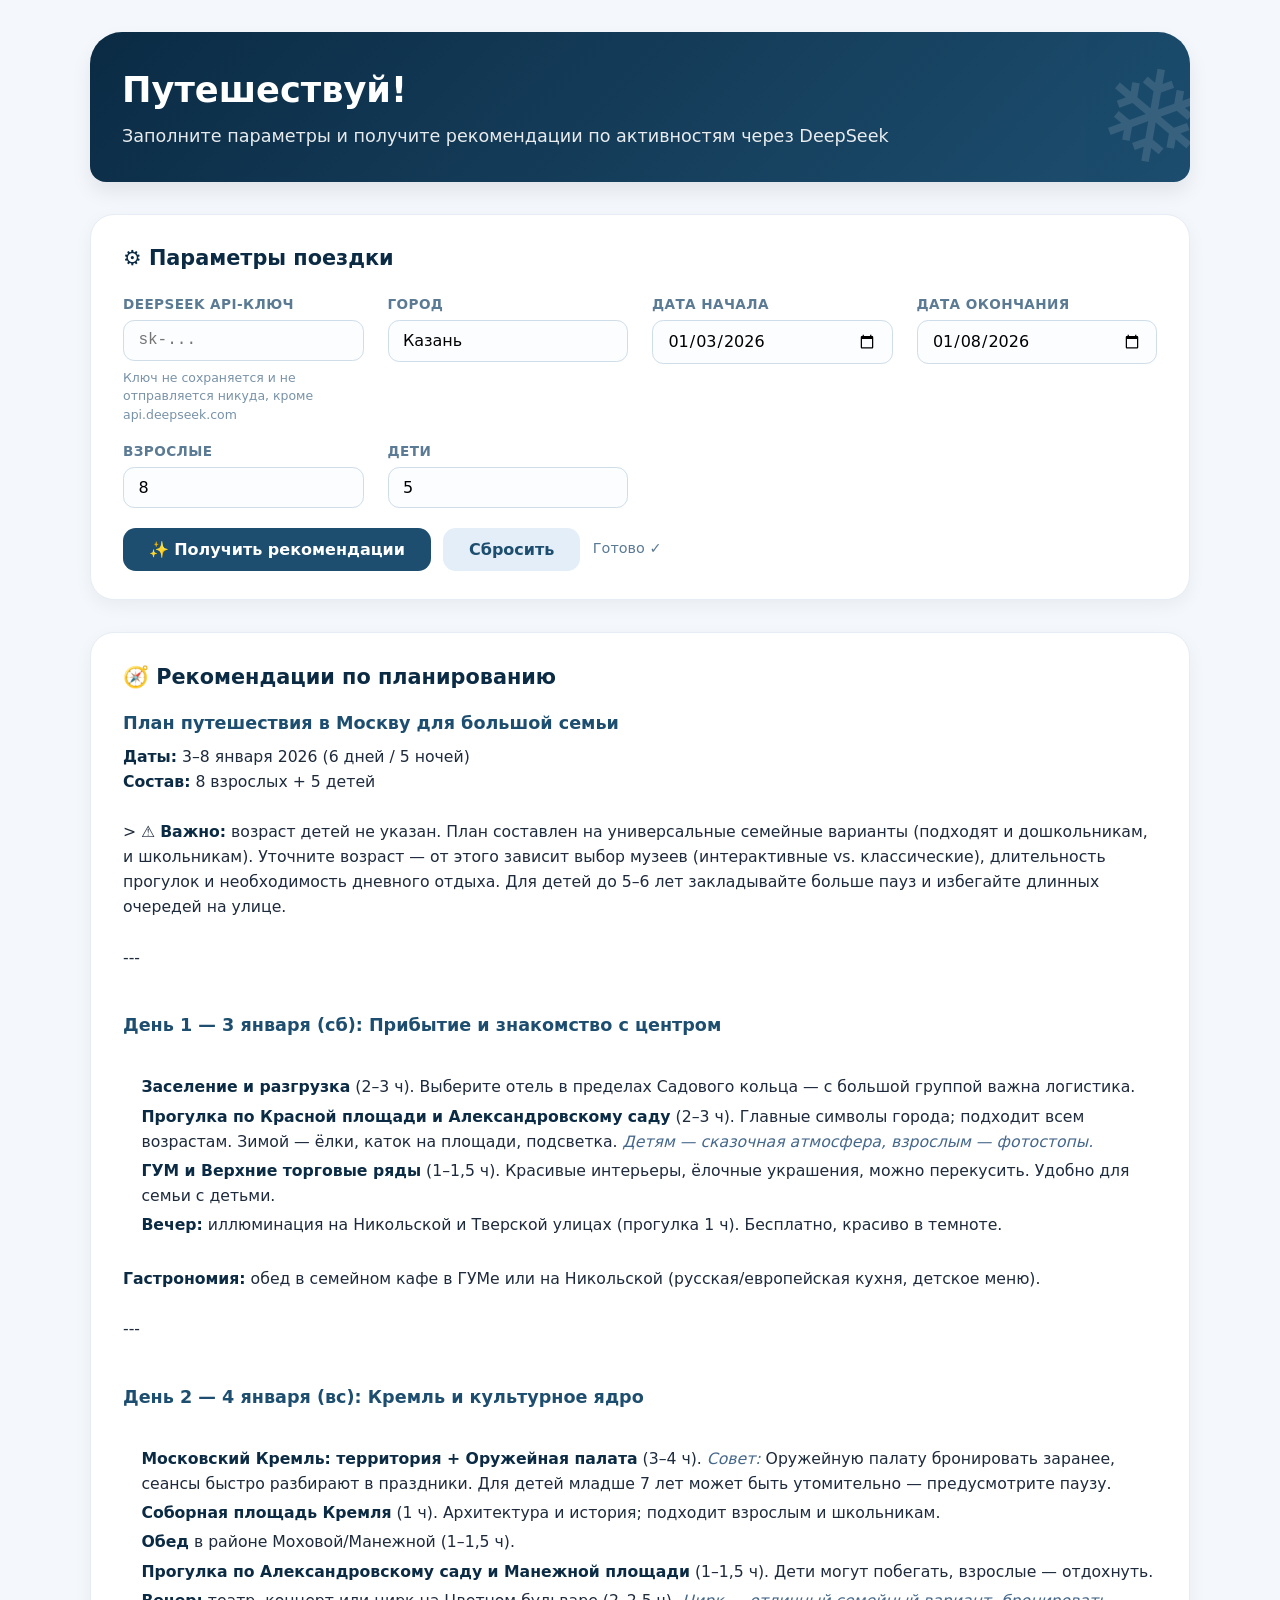
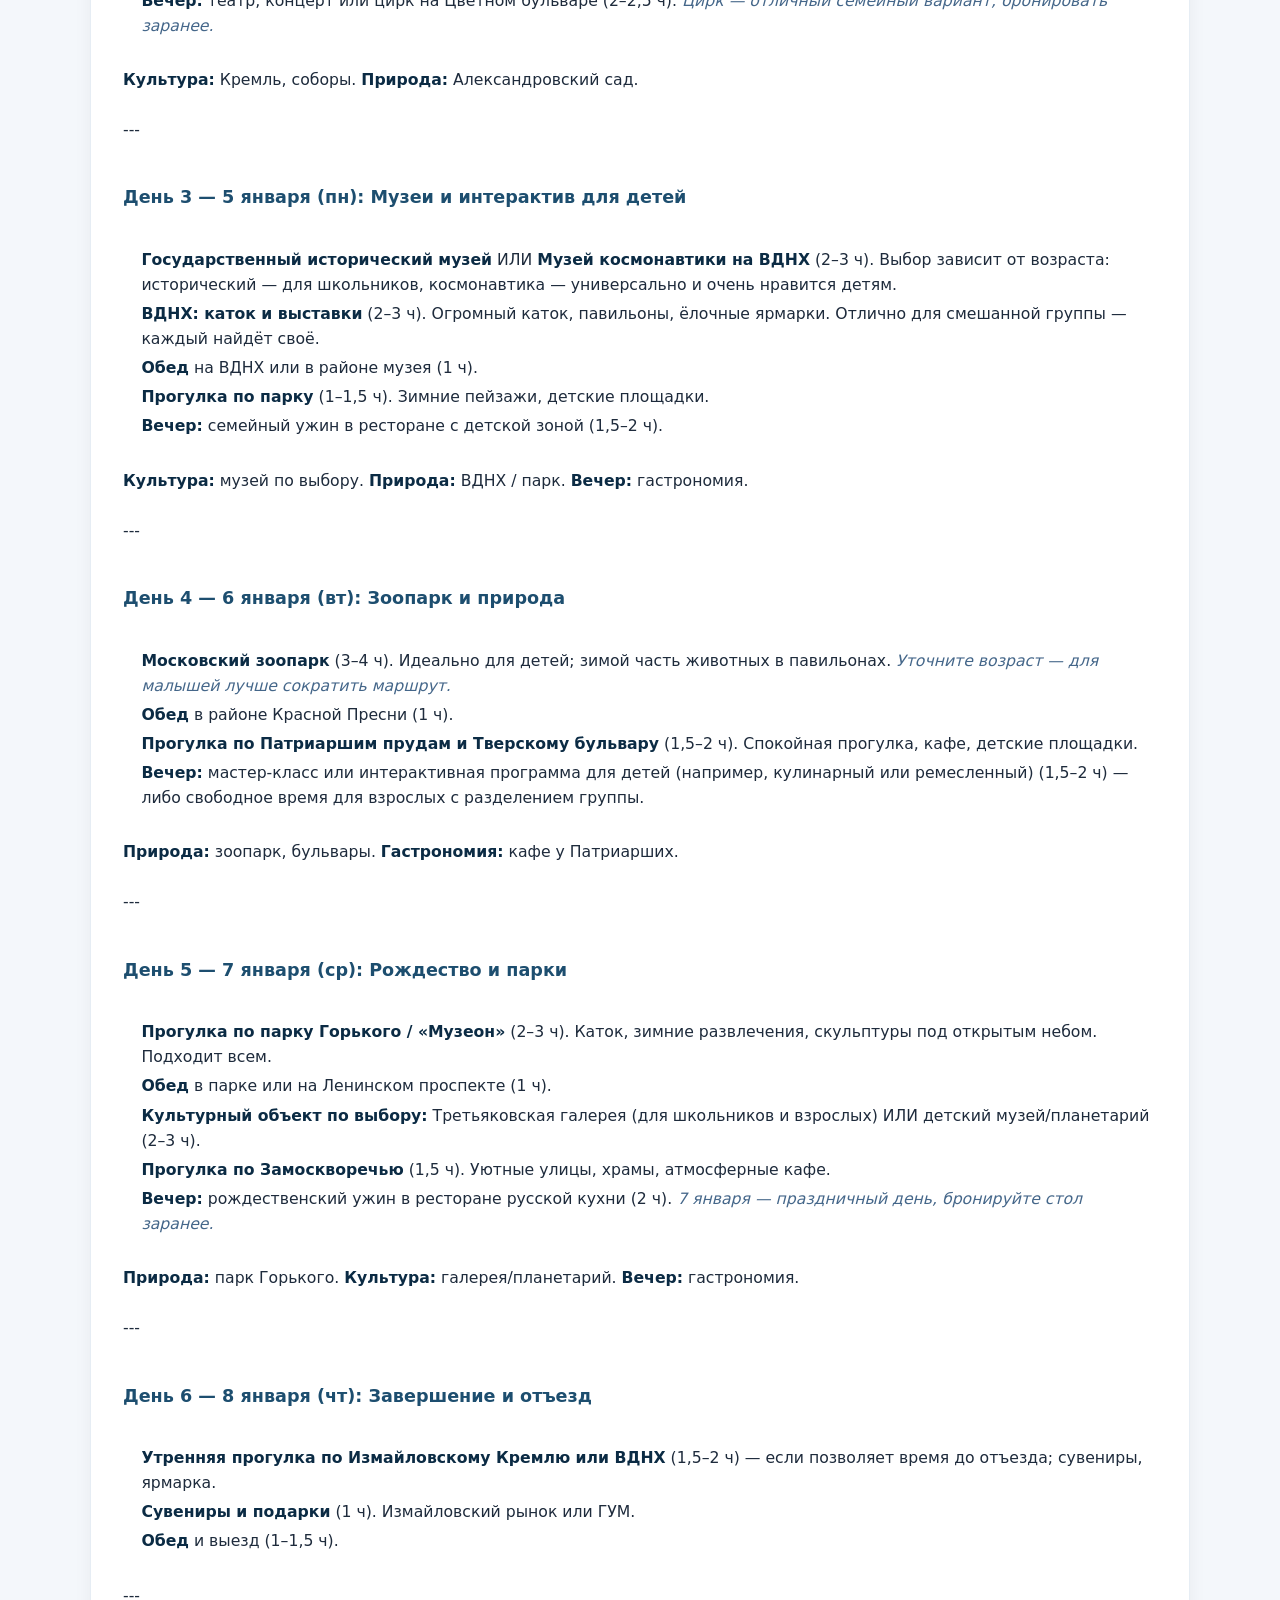
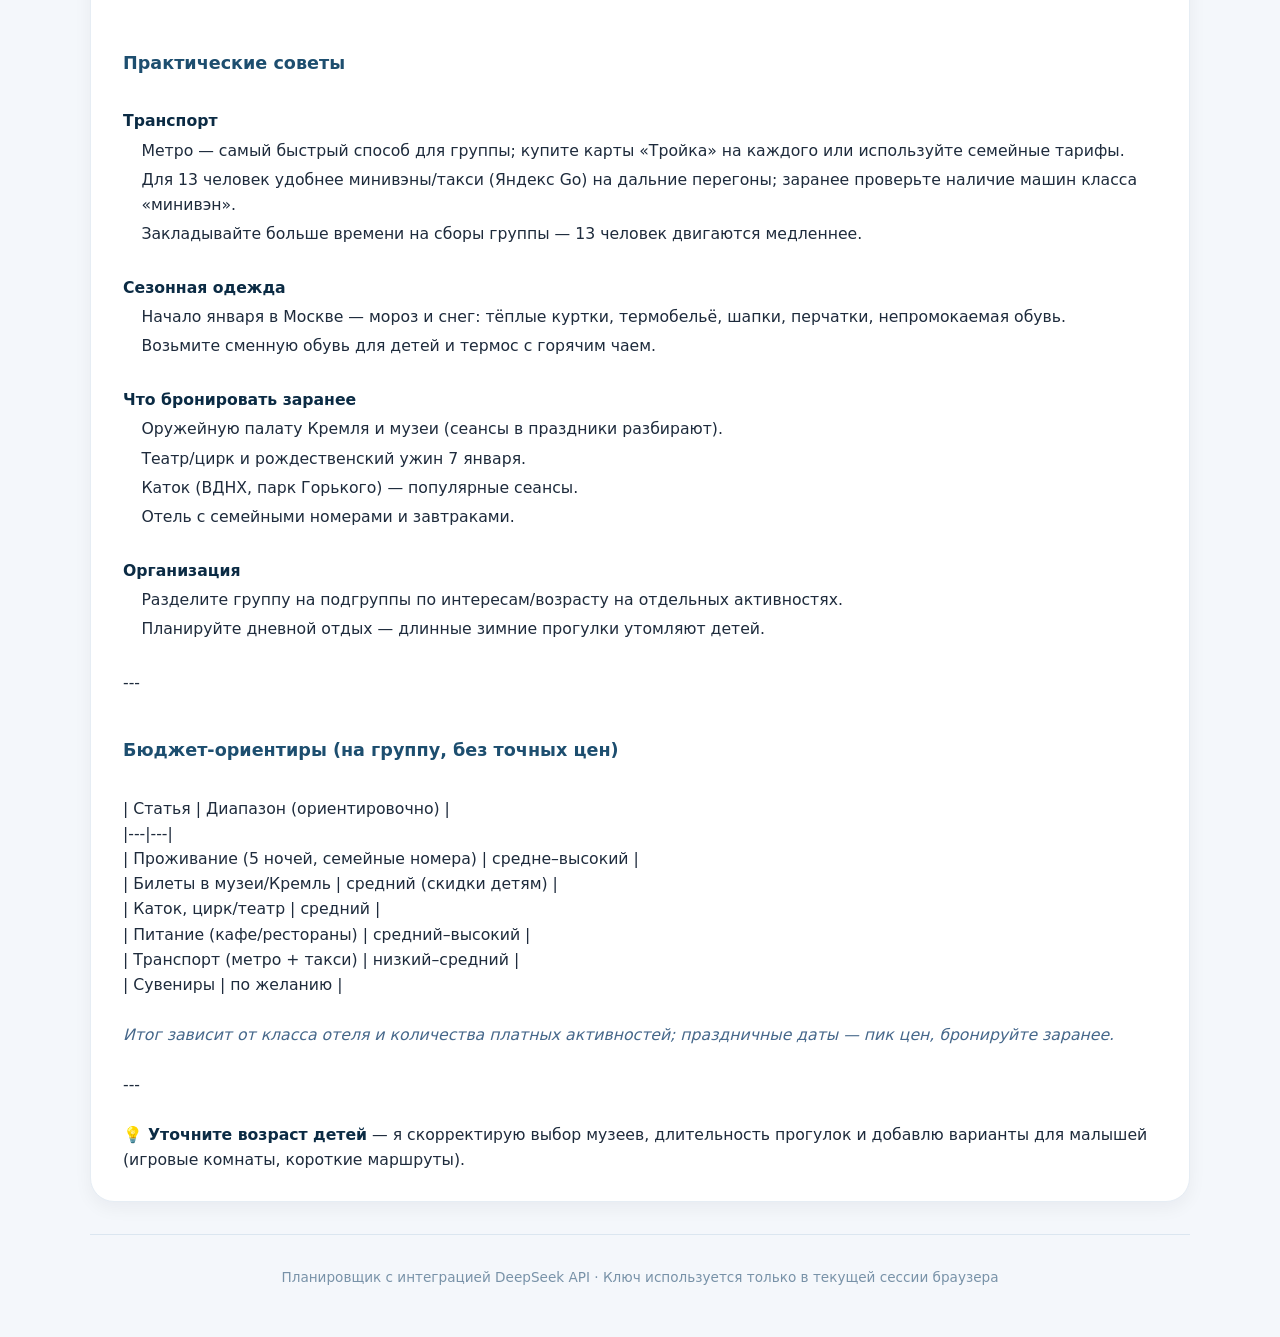
==== index.html @ 5318f8f0 "Путешествуй!: планер путешествий на DeepSeek API - раздельные index.html / styles.css / script.js - " ====
<!DOCTYPE html>
<html lang="ru"><head>
    <link rel="stylesheet" href="styles.css"><meta http-equiv="Content-Type" content="text/html; charset=UTF-8">
    
    <meta name="viewport" content="width=device-width, initial-scale=1.0">
    <title>Путешествуй!</title>
    
</head>
<body>
<div class="container">
    <!-- Заголовок -->
    <div class="header">
        <h1>Путешествуй!</h1>
        <div class="subhead">Заполните параметры и получите рекомендации по активностям через DeepSeek</div>
    </div>

    <!-- Панель параметров -->
    <div class="controls">
        <h2>⚙️ Параметры поездки</h2>
        <div class="form-grid">
            <div class="field">
                <label for="apiKey">DeepSeek API-ключ</label>
                <input type="password" id="apiKey" placeholder="sk-..." autocomplete="off">
                <span class="hint">Ключ не сохраняется и не отправляется никуда, кроме api.deepseek.com</span>
            </div>
            <div class="field">
                <label for="city">Город</label>
                <input type="text" id="city" value="Казань" placeholder="Например: Казань">
            </div>
            <div class="field">
                <label for="dateFrom">Дата начала</label>
                <input type="date" id="dateFrom" value="2026-01-03">
            </div>
            <div class="field">
                <label for="dateTo">Дата окончания</label>
                <input type="date" id="dateTo" value="2026-01-08">
            </div>
            <div class="field">
                <label for="adults">Взрослые</label>
                <input type="number" id="adults" min="1" value="8">
            </div>
            <div class="field">
                <label for="children">Дети</label>
                <input type="number" id="children" min="0" value="5">
            </div>
        </div>
        <div class="actions">
            <button class="btn btn-primary" id="generateBtn">✨ Получить рекомендации</button>
            <button class="btn btn-secondary" id="clearBtn">Сбросить</button>
            <span class="status" id="status">Готово ✓</span>
        </div>
    </div>

    <!-- Рекомендации -->
    <div class="recommendations visible" id="recBox">
        <h2>🧭 Рекомендации по планированию</h2>
        <div class="rec-content" id="recContent"><h3>План путешествия в Москву для большой семьи</h3><div><strong>Даты:</strong> 3–8 января 2026 (6 дней / 5 ночей)</div><div><strong>Состав:</strong> 8 взрослых + 5 детей</div><br><div>&gt; ⚠️ <strong>Важно:</strong> возраст детей не указан. План составлен на универсальные семейные варианты (подходят и дошкольникам, и школьникам). Уточните возраст — от этого зависит выбор музеев (интерактивные vs. классические), длительность прогулок и необходимость дневного отдыха. Для детей до 5–6 лет закладывайте больше пауз и избегайте длинных очередей на улице.</div><br><div>---</div><br><h3>День 1 — 3 января (сб): Прибытие и знакомство с центром</h3><br><div class="rec-item"><strong>Заселение и разгрузка</strong> (2–3 ч). Выберите отель в пределах Садового кольца — с большой группой важна логистика.</div><div class="rec-item"><strong>Прогулка по Красной площади и Александровскому саду</strong> (2–3 ч). Главные символы города; подходит всем возрастам. Зимой — ёлки, каток на площади, подсветка. <em>Детям — сказочная атмосфера, взрослым — фотостопы.</em></div><div class="rec-item"><strong>ГУМ и Верхние торговые ряды</strong> (1–1,5 ч). Красивые интерьеры, ёлочные украшения, можно перекусить. Удобно для семьи с детьми.</div><div class="rec-item"><strong>Вечер:</strong> иллюминация на Никольской и Тверской улицах (прогулка 1 ч). Бесплатно, красиво в темноте.</div><br><div><strong>Гастрономия:</strong> обед в семейном кафе в ГУМе или на Никольской (русская/европейская кухня, детское меню).</div><br><div>---</div><br><h3>День 2 — 4 января (вс): Кремль и культурное ядро</h3><br><div class="rec-item"><strong>Московский Кремль: территория + Оружейная палата</strong> (3–4 ч). <em>Совет:</em> Оружейную палату бронировать заранее, сеансы быстро разбирают в праздники. Для детей младше 7 лет может быть утомительно — предусмотрите паузу.</div><div class="rec-item"><strong>Соборная площадь Кремля</strong> (1 ч). Архитектура и история; подходит взрослым и школьникам.</div><div class="rec-item"><strong>Обед</strong> в районе Моховой/Манежной (1–1,5 ч).</div><div class="rec-item"><strong>Прогулка по Александровскому саду и Манежной площади</strong> (1–1,5 ч). Дети могут побегать, взрослые — отдохнуть.</div><div class="rec-item"><strong>Вечер:</strong> театр, концерт или цирк на Цветном бульваре (2–2,5 ч). <em>Цирк — отличный семейный вариант, бронировать заранее.</em></div><br><div><strong>Культура:</strong> Кремль, соборы. <strong>Природа:</strong> Александровский сад.</div><br><div>---</div><br><h3>День 3 — 5 января (пн): Музеи и интерактив для детей</h3><br><div class="rec-item"><strong>Государственный исторический музей</strong> ИЛИ <strong>Музей космонавтики на ВДНХ</strong> (2–3 ч). Выбор зависит от возраста: исторический — для школьников, космонавтика — универсально и очень нравится детям.</div><div class="rec-item"><strong>ВДНХ: каток и выставки</strong> (2–3 ч). Огромный каток, павильоны, ёлочные ярмарки. Отлично для смешанной группы — каждый найдёт своё.</div><div class="rec-item"><strong>Обед</strong> на ВДНХ или в районе музея (1 ч).</div><div class="rec-item"><strong>Прогулка по парку</strong> (1–1,5 ч). Зимние пейзажи, детские площадки.</div><div class="rec-item"><strong>Вечер:</strong> семейный ужин в ресторане с детской зоной (1,5–2 ч).</div><br><div><strong>Культура:</strong> музей по выбору. <strong>Природа:</strong> ВДНХ / парк. <strong>Вечер:</strong> гастрономия.</div><br><div>---</div><br><h3>День 4 — 6 января (вт): Зоопарк и природа</h3><br><div class="rec-item"><strong>Московский зоопарк</strong> (3–4 ч). Идеально для детей; зимой часть животных в павильонах. <em>Уточните возраст — для малышей лучше сократить маршрут.</em></div><div class="rec-item"><strong>Обед</strong> в районе Красной Пресни (1 ч).</div><div class="rec-item"><strong>Прогулка по Патриаршим прудам и Тверскому бульвару</strong> (1,5–2 ч). Спокойная прогулка, кафе, детские площадки.</div><div class="rec-item"><strong>Вечер:</strong> мастер-класс или интерактивная программа для детей (например, кулинарный или ремесленный) (1,5–2 ч) — либо свободное время для взрослых с разделением группы.</div><br><div><strong>Природа:</strong> зоопарк, бульвары. <strong>Гастрономия:</strong> кафе у Патриарших.</div><br><div>---</div><br><h3>День 5 — 7 января (ср): Рождество и парки</h3><br><div class="rec-item"><strong>Прогулка по парку Горького / «Музеон»</strong> (2–3 ч). Каток, зимние развлечения, скульптуры под открытым небом. Подходит всем.</div><div class="rec-item"><strong>Обед</strong> в парке или на Ленинском проспекте (1 ч).</div><div class="rec-item"><strong>Культурный объект по выбору:</strong> Третьяковская галерея (для школьников и взрослых) ИЛИ детский музей/планетарий (2–3 ч).</div><div class="rec-item"><strong>Прогулка по Замоскворечью</strong> (1,5 ч). Уютные улицы, храмы, атмосферные кафе.</div><div class="rec-item"><strong>Вечер:</strong> рождественский ужин в ресторане русской кухни (2 ч). <em>7 января — праздничный день, бронируйте стол заранее.</em></div><br><div><strong>Природа:</strong> парк Горького. <strong>Культура:</strong> галерея/планетарий. <strong>Вечер:</strong> гастрономия.</div><br><div>---</div><br><h3>День 6 — 8 января (чт): Завершение и отъезд</h3><br><div class="rec-item"><strong>Утренняя прогулка по Измайловскому Кремлю или ВДНХ</strong> (1,5–2 ч) — если позволяет время до отъезда; сувениры, ярмарка.</div><div class="rec-item"><strong>Сувениры и подарки</strong> (1 ч). Измайловский рынок или ГУМ.</div><div class="rec-item"><strong>Обед</strong> и выезд (1–1,5 ч).</div><br><div>---</div><br><h3>Практические советы</h3><br><div><strong>Транспорт</strong></div><div class="rec-item">Метро — самый быстрый способ для группы; купите карты «Тройка» на каждого или используйте семейные тарифы.</div><div class="rec-item">Для 13 человек удобнее минивэны/такси (Яндекс Go) на дальние перегоны; заранее проверьте наличие машин класса «минивэн».</div><div class="rec-item">Закладывайте больше времени на сборы группы — 13 человек двигаются медленнее.</div><br><div><strong>Сезонная одежда</strong></div><div class="rec-item">Начало января в Москве — мороз и снег: тёплые куртки, термобельё, шапки, перчатки, непромокаемая обувь.</div><div class="rec-item">Возьмите сменную обувь для детей и термос с горячим чаем.</div><br><div><strong>Что бронировать заранее</strong></div><div class="rec-item">Оружейную палату Кремля и музеи (сеансы в праздники разбирают).</div><div class="rec-item">Театр/цирк и рождественский ужин 7 января.</div><div class="rec-item">Каток (ВДНХ, парк Горького) — популярные сеансы.</div><div class="rec-item">Отель с семейными номерами и завтраками.</div><br><div><strong>Организация</strong></div><div class="rec-item">Разделите группу на подгруппы по интересам/возрасту на отдельных активностях.</div><div class="rec-item">Планируйте дневной отдых — длинные зимние прогулки утомляют детей.</div><br><div>---</div><br><h3>Бюджет-ориентиры (на группу, без точных цен)</h3><br><div>| Статья | Диапазон (ориентировочно) |</div><div>|---|---|</div><div>| Проживание (5 ночей, семейные номера) | средне–высокий |</div><div>| Билеты в музеи/Кремль | средний (скидки детям) |</div><div>| Каток, цирк/театр | средний |</div><div>| Питание (кафе/рестораны) | средний–высокий |</div><div>| Транспорт (метро + такси) | низкий–средний |</div><div>| Сувениры | по желанию |</div><br><div><em>Итог зависит от класса отеля и количества платных активностей; праздничные даты — пик цен, бронируйте заранее.</em></div><br><div>---</div><br><div>💡 <strong>Уточните возраст детей</strong> — я скорректирую выбор музеев, длительность прогулок и добавлю варианты для малышей (игровые комнаты, короткие маршруты).</div></div>
    </div>

    <div class="footer-note">
        Планировщик с интеграцией DeepSeek API · Ключ используется только в текущей сессии браузера
    </div>
</div>



    <script src="script.js"></script>
</body></html>
---- styles.css ----
* { margin: 0; padding: 0; box-sizing: border-box; font-family: system-ui, 'Segoe UI', Roboto, sans-serif; }
        body { background: #f4f7fb; color: #1e2b3c; padding: 2rem 1rem; line-height: 1.5; }
        .container { max-width: 1100px; margin: 0 auto; }

        .header {
            background: linear-gradient(135deg, #0b2b44 0%, #1d4e6f 100%);
            color: #fff; padding: 2rem; border-radius: 2rem 2rem 1rem 1rem;
            margin-bottom: 2rem; box-shadow: 0 10px 20px rgba(0,0,0,0.08);
            position: relative; overflow: hidden;
        }
        .header::after {
            content: "❄️"; font-size: 8rem; position: absolute; right: -1rem;
            bottom: -2rem; opacity: 0.12; transform: rotate(10deg);
        }
        .header h1 { font-size: 2.2rem; font-weight: 700; margin-bottom: 0.4rem; position: relative; z-index: 1; }
        .header .subhead { font-size: 1.1rem; opacity: 0.9; position: relative; z-index: 1; }

        /* Панель параметров */
        .controls {
            background: #fff; border-radius: 1.5rem; padding: 1.8rem 2rem;
            box-shadow: 0 6px 18px rgba(0,20,30,0.05); border: 1px solid #e6edf4;
            margin-bottom: 2rem;
        }
        .controls h2 { font-size: 1.3rem; color: #0b2b44; margin-bottom: 1.2rem; display: flex; align-items: center; gap: 0.6rem; }
        .form-grid {
            display: grid; grid-template-columns: repeat(auto-fit, minmax(200px, 1fr));
            gap: 1rem 1.5rem; margin-bottom: 1.2rem;
        }
        .field { display: flex; flex-direction: column; gap: 0.35rem; }
        .field label { font-size: 0.85rem; font-weight: 600; color: #5b7a94; text-transform: uppercase; letter-spacing: 0.03em; }
        .field input {
            padding: 0.65rem 0.9rem; border: 1px solid #cfdde9; border-radius: 0.7rem;
            font-size: 1rem; background: #fbfdff; transition: border 0.15s, box-shadow 0.15s;
        }
        .field input:focus { outline: none; border-color: #1d4e6f; box-shadow: 0 0 0 3px rgba(29,78,111,0.12); }
        .field input[type="password"] { font-family: monospace; }
        .hint { font-size: 0.78rem; color: #7892a8; margin-top: 0.15rem; }

        .actions { display: flex; flex-wrap: wrap; gap: 0.8rem; align-items: center; }
        .btn {
            padding: 0.75rem 1.6rem; border: none; border-radius: 0.8rem;
            font-size: 1rem; font-weight: 600; cursor: pointer; transition: transform 0.1s, opacity 0.15s;
        }
        .btn:active { transform: scale(0.98); }
        .btn-primary { background: #1d4e6f; color: #fff; }
        .btn-primary:hover { background: #163f59; }
        .btn-primary:disabled { opacity: 0.6; cursor: not-allowed; }
        .btn-secondary { background: #e3eef9; color: #1d4e6f; }
        .btn-secondary:hover { background: #d3e4f5; }

        .status { font-size: 0.9rem; color: #5b7a94; }
        .status.error { color: #b23b3b; }

        /* Рекомендации */
        .recommendations {
            background: #fff; border-radius: 1.5rem; padding: 1.8rem 2rem;
            box-shadow: 0 6px 18px rgba(0,20,30,0.05); border: 1px solid #e6edf4;
            margin-bottom: 2rem; display: none;
        }
        .recommendations.visible { display: block; }
        .recommendations h2 { font-size: 1.3rem; color: #0b2b44; margin-bottom: 1rem; display: flex; align-items: center; gap: 0.6rem; }
        .rec-content { white-space: pre-wrap; font-size: 0.98rem; color: #1e2b3c; line-height: 1.6; }
        .rec-content h3 { color: #1d4e6f; margin: 1rem 0 0.4rem; font-size: 1.1rem; }
        .rec-content h4 { color: #1d4e6f; margin: 0.8rem 0 0.3rem; font-size: 1rem; }
        .rec-content strong { color: #0b2b44; font-weight: 700; }
        .rec-content em { color: #45678a; }

        /* Списки без маркеров: ни точек, ни звёзд — только отступ */
        .rec-content ul, .rec-content ol { list-style: none; margin: 0.25rem 0; padding-left: 1.15rem; }
        .rec-item { margin: 0.25rem 0; padding-left: 1.15rem; }

        .footer-note {
            text-align: center; font-size: 0.85rem; color: #7892a8;
            padding: 2rem 0 1rem; border-top: 1px solid #dbe6f0;
        }

        @media (max-width: 700px) {
            .header h1 { font-size: 1.7rem; }
            .controls { padding: 1.2rem; }
            .actions { flex-direction: column; align-items: stretch; }
            .btn { width: 100%; }
        }
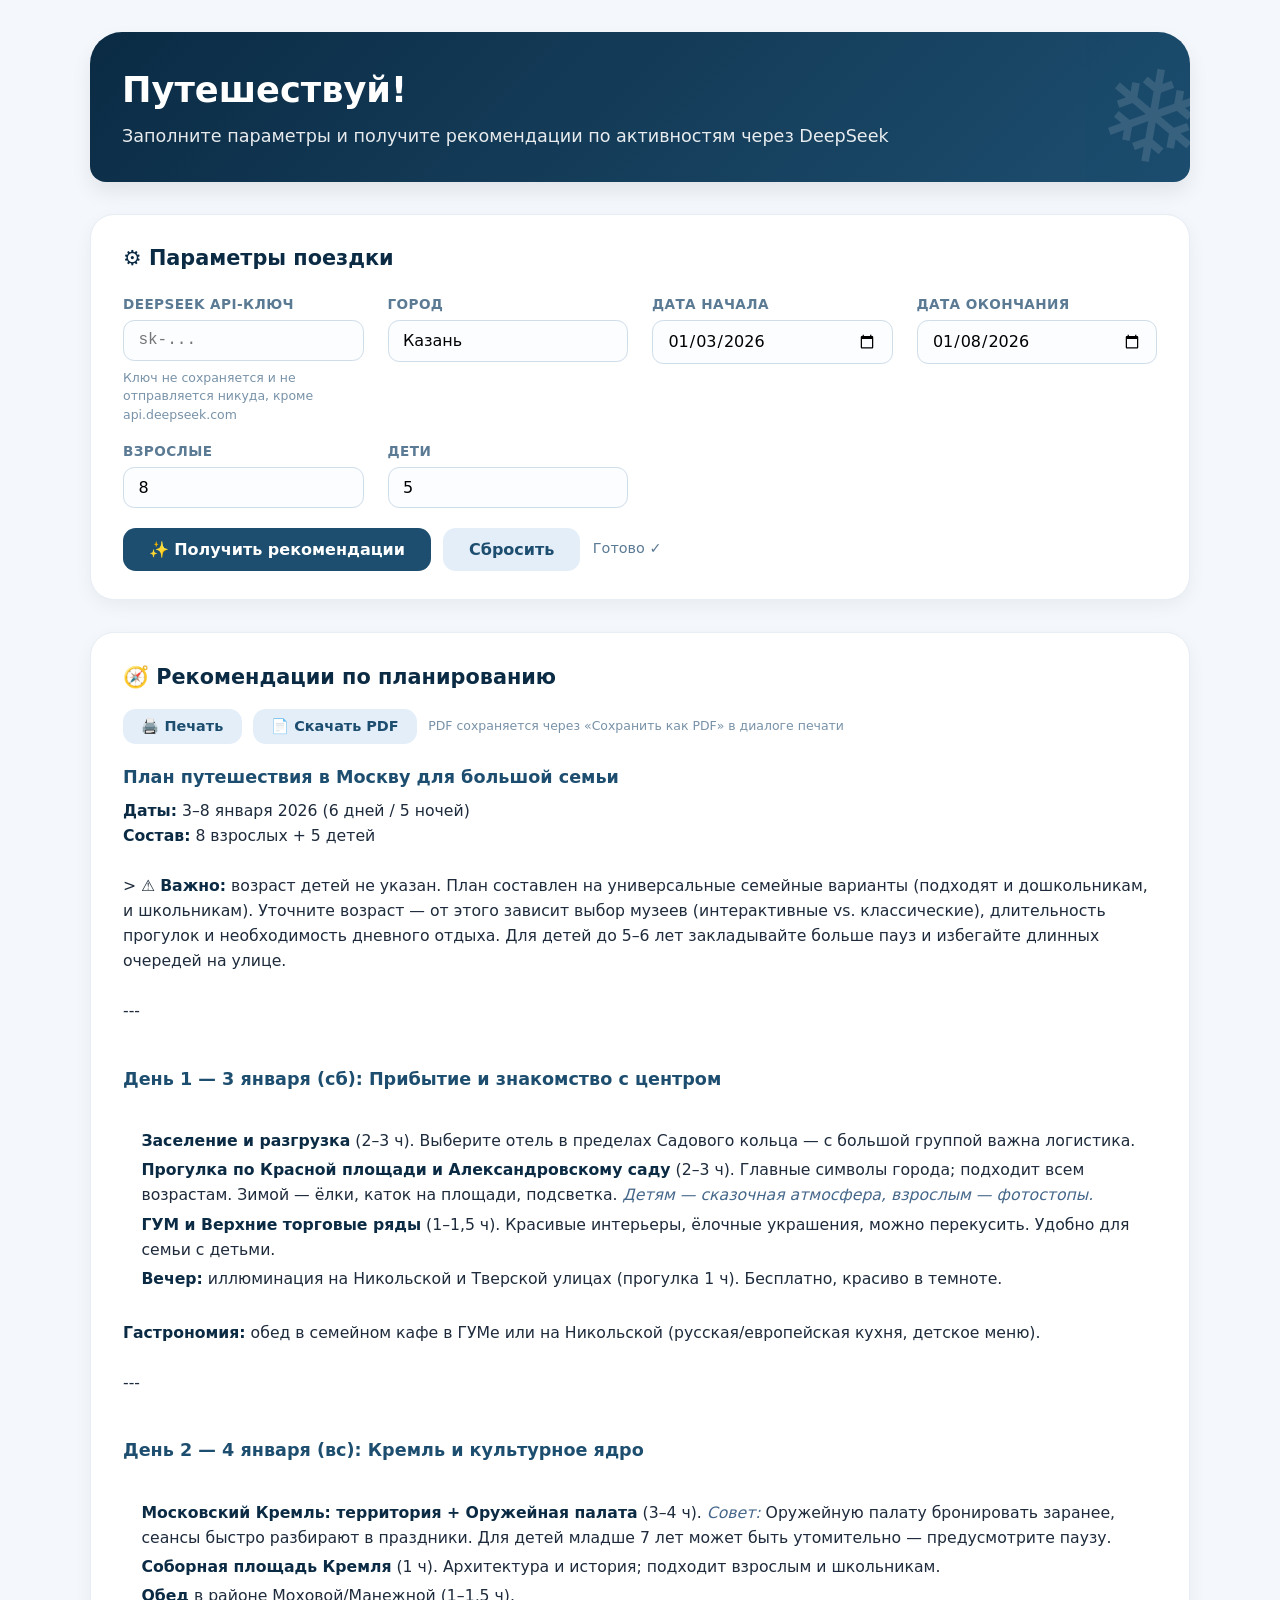
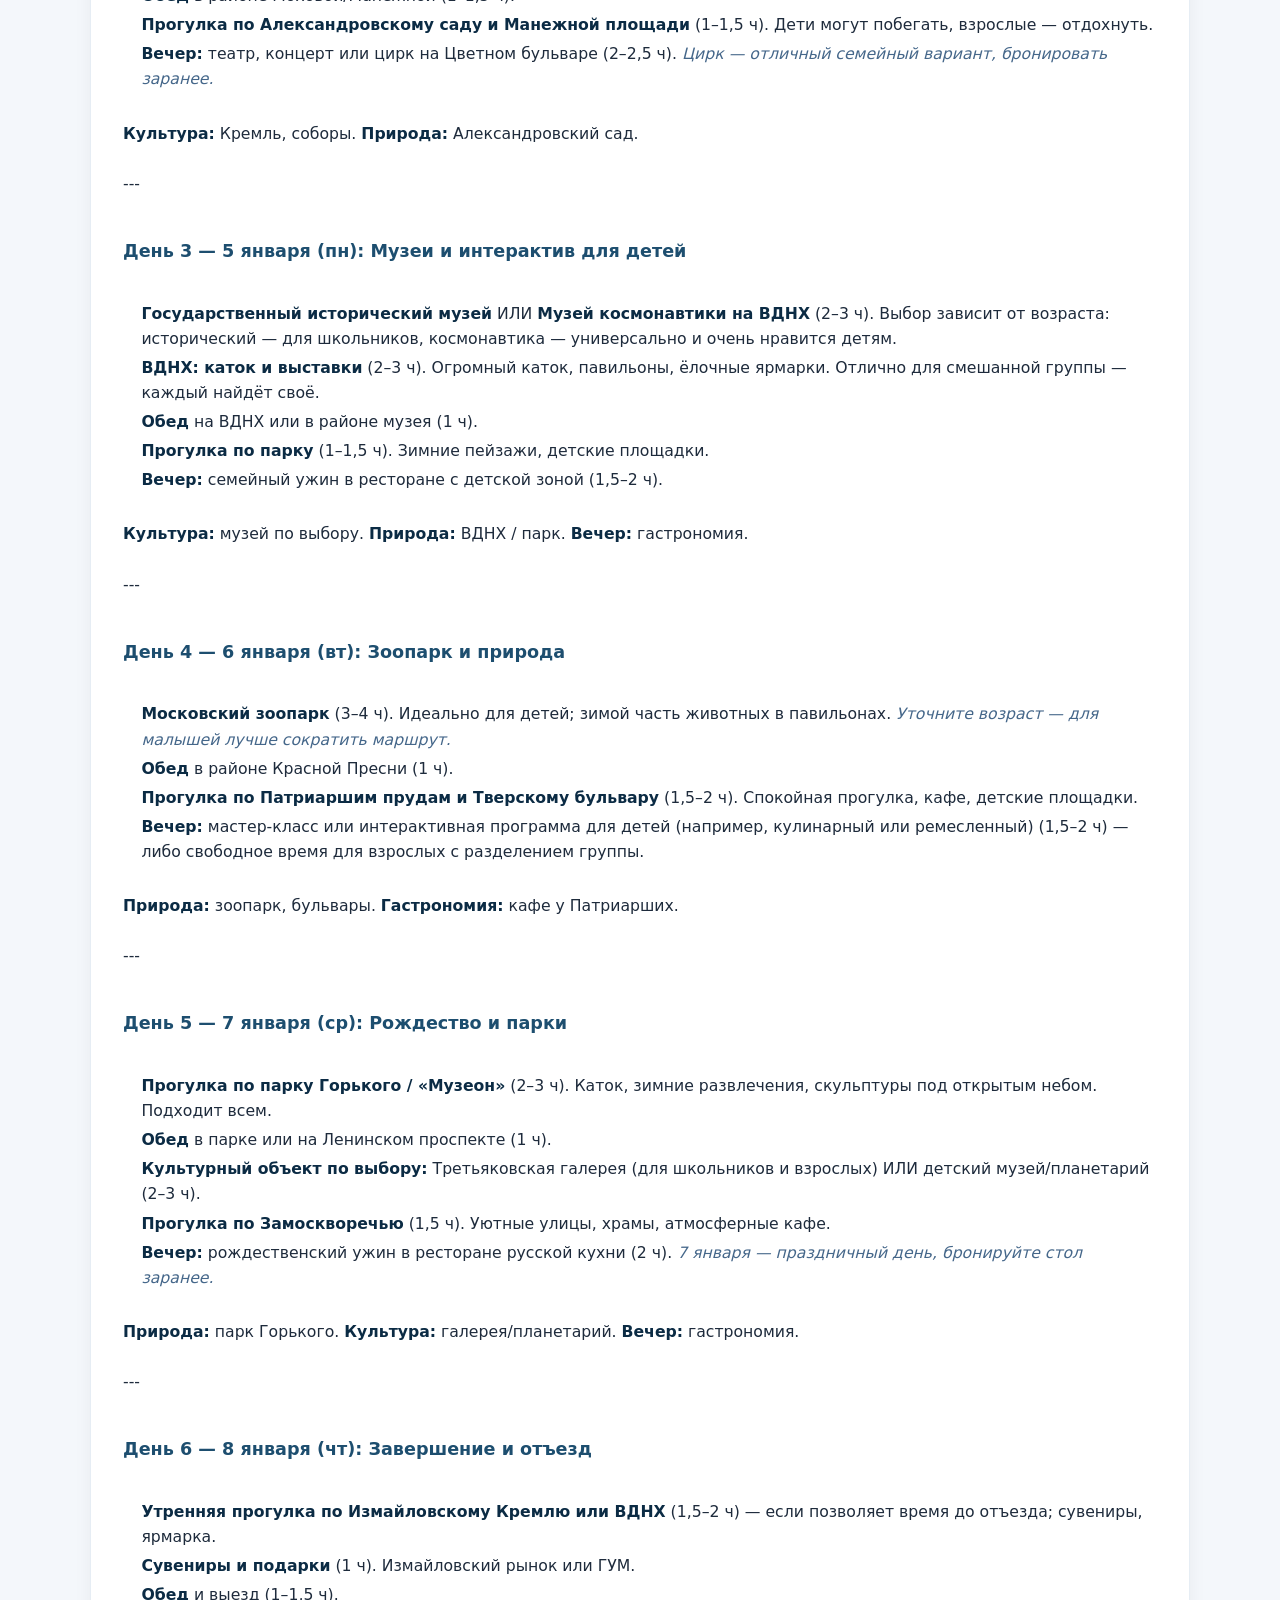
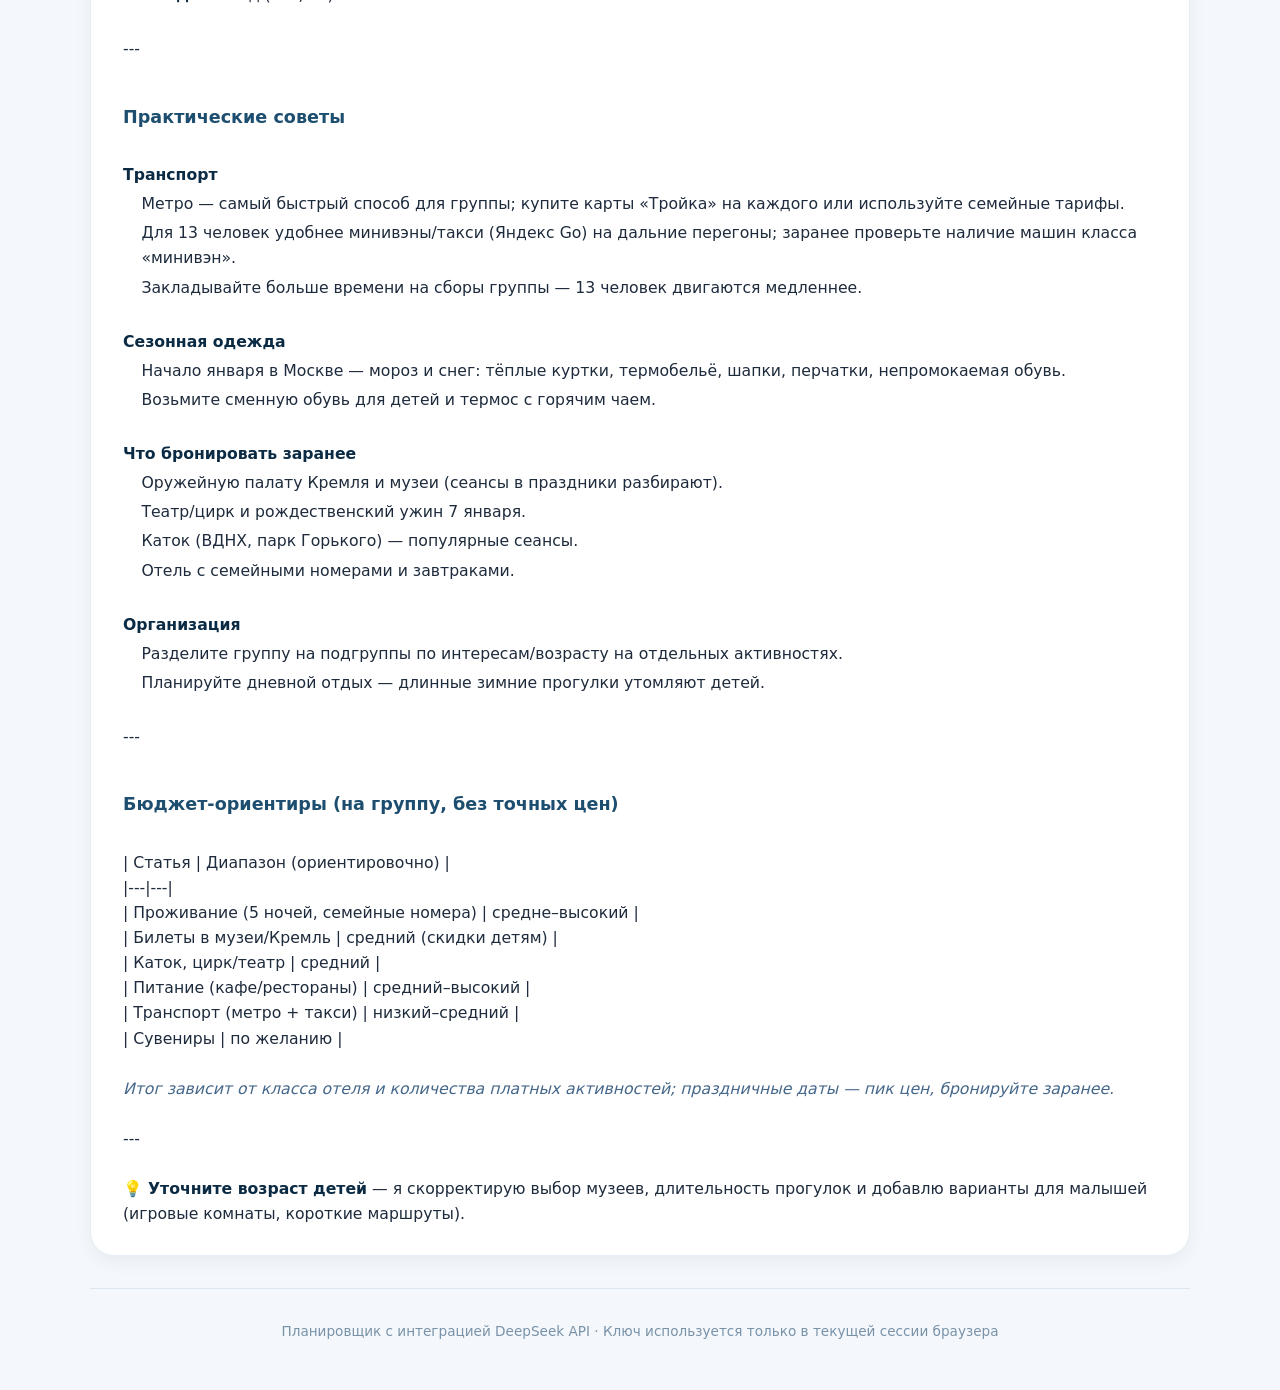
==== commit d37b1d43: "v0.3.0: экспорт в PDF и печать, галерея готовых планов" ====
--- a/index.html
+++ b/index.html
@@ -53,7 +53,18 @@
 
     <!-- Рекомендации -->
     <div class="recommendations visible" id="recBox">
+        <!-- Шапка печатной версии: видна только при печати -->
+        <div class="print-head">
+            <div class="print-title" id="printTitle">Путешествуй!</div>
+            <div class="print-meta" id="printMeta"></div>
+        </div>
         <h2>🧭 Рекомендации по планированию</h2>
+        <!-- Экспорт плана: показывается, только когда есть план -->
+        <div class="rec-actions hidden" id="recActions">
+            <button class="btn btn-secondary" id="printBtn">🖨️ Печать</button>
+            <button class="btn btn-secondary" id="pdfBtn">📄 Скачать PDF</button>
+            <span class="rec-hint">PDF сохраняется через «Сохранить как PDF» в диалоге печати</span>
+        </div>
         <div class="rec-content" id="recContent"><h3>План путешествия в Москву для большой семьи</h3><div><strong>Даты:</strong> 3–8 января 2026 (6 дней / 5 ночей)</div><div><strong>Состав:</strong> 8 взрослых + 5 детей</div><br><div>&gt; ⚠️ <strong>Важно:</strong> возраст детей не указан. План составлен на универсальные семейные варианты (подходят и дошкольникам, и школьникам). Уточните возраст — от этого зависит выбор музеев (интерактивные vs. классические), длительность прогулок и необходимость дневного отдыха. Для детей до 5–6 лет закладывайте больше пауз и избегайте длинных очередей на улице.</div><br><div>---</div><br><h3>День 1 — 3 января (сб): Прибытие и знакомство с центром</h3><br><div class="rec-item"><strong>Заселение и разгрузка</strong> (2–3 ч). Выберите отель в пределах Садового кольца — с большой группой важна логистика.</div><div class="rec-item"><strong>Прогулка по Красной площади и Александровскому саду</strong> (2–3 ч). Главные символы города; подходит всем возрастам. Зимой — ёлки, каток на площади, подсветка. <em>Детям — сказочная атмосфера, взрослым — фотостопы.</em></div><div class="rec-item"><strong>ГУМ и Верхние торговые ряды</strong> (1–1,5 ч). Красивые интерьеры, ёлочные украшения, можно перекусить. Удобно для семьи с детьми.</div><div class="rec-item"><strong>Вечер:</strong> иллюминация на Никольской и Тверской улицах (прогулка 1 ч). Бесплатно, красиво в темноте.</div><br><div><strong>Гастрономия:</strong> обед в семейном кафе в ГУМе или на Никольской (русская/европейская кухня, детское меню).</div><br><div>---</div><br><h3>День 2 — 4 января (вс): Кремль и культурное ядро</h3><br><div class="rec-item"><strong>Московский Кремль: территория + Оружейная палата</strong> (3–4 ч). <em>Совет:</em> Оружейную палату бронировать заранее, сеансы быстро разбирают в праздники. Для детей младше 7 лет может быть утомительно — предусмотрите паузу.</div><div class="rec-item"><strong>Соборная площадь Кремля</strong> (1 ч). Архитектура и история; подходит взрослым и школьникам.</div><div class="rec-item"><strong>Обед</strong> в районе Моховой/Манежной (1–1,5 ч).</div><div class="rec-item"><strong>Прогулка по Александровскому саду и Манежной площади</strong> (1–1,5 ч). Дети могут побегать, взрослые — отдохнуть.</div><div class="rec-item"><strong>Вечер:</strong> театр, концерт или цирк на Цветном бульваре (2–2,5 ч). <em>Цирк — отличный семейный вариант, бронировать заранее.</em></div><br><div><strong>Культура:</strong> Кремль, соборы. <strong>Природа:</strong> Александровский сад.</div><br><div>---</div><br><h3>День 3 — 5 января (пн): Музеи и интерактив для детей</h3><br><div class="rec-item"><strong>Государственный исторический музей</strong> ИЛИ <strong>Музей космонавтики на ВДНХ</strong> (2–3 ч). Выбор зависит от возраста: исторический — для школьников, космонавтика — универсально и очень нравится детям.</div><div class="rec-item"><strong>ВДНХ: каток и выставки</strong> (2–3 ч). Огромный каток, павильоны, ёлочные ярмарки. Отлично для смешанной группы — каждый найдёт своё.</div><div class="rec-item"><strong>Обед</strong> на ВДНХ или в районе музея (1 ч).</div><div class="rec-item"><strong>Прогулка по парку</strong> (1–1,5 ч). Зимние пейзажи, детские площадки.</div><div class="rec-item"><strong>Вечер:</strong> семейный ужин в ресторане с детской зоной (1,5–2 ч).</div><br><div><strong>Культура:</strong> музей по выбору. <strong>Природа:</strong> ВДНХ / парк. <strong>Вечер:</strong> гастрономия.</div><br><div>---</div><br><h3>День 4 — 6 января (вт): Зоопарк и природа</h3><br><div class="rec-item"><strong>Московский зоопарк</strong> (3–4 ч). Идеально для детей; зимой часть животных в павильонах. <em>Уточните возраст — для малышей лучше сократить маршрут.</em></div><div class="rec-item"><strong>Обед</strong> в районе Красной Пресни (1 ч).</div><div class="rec-item"><strong>Прогулка по Патриаршим прудам и Тверскому бульвару</strong> (1,5–2 ч). Спокойная прогулка, кафе, детские площадки.</div><div class="rec-item"><strong>Вечер:</strong> мастер-класс или интерактивная программа для детей (например, кулинарный или ремесленный) (1,5–2 ч) — либо свободное время для взрослых с разделением группы.</div><br><div><strong>Природа:</strong> зоопарк, бульвары. <strong>Гастрономия:</strong> кафе у Патриарших.</div><br><div>---</div><br><h3>День 5 — 7 января (ср): Рождество и парки</h3><br><div class="rec-item"><strong>Прогулка по парку Горького / «Музеон»</strong> (2–3 ч). Каток, зимние развлечения, скульптуры под открытым небом. Подходит всем.</div><div class="rec-item"><strong>Обед</strong> в парке или на Ленинском проспекте (1 ч).</div><div class="rec-item"><strong>Культурный объект по выбору:</strong> Третьяковская галерея (для школьников и взрослых) ИЛИ детский музей/планетарий (2–3 ч).</div><div class="rec-item"><strong>Прогулка по Замоскворечью</strong> (1,5 ч). Уютные улицы, храмы, атмосферные кафе.</div><div class="rec-item"><strong>Вечер:</strong> рождественский ужин в ресторане русской кухни (2 ч). <em>7 января — праздничный день, бронируйте стол заранее.</em></div><br><div><strong>Природа:</strong> парк Горького. <strong>Культура:</strong> галерея/планетарий. <strong>Вечер:</strong> гастрономия.</div><br><div>---</div><br><h3>День 6 — 8 января (чт): Завершение и отъезд</h3><br><div class="rec-item"><strong>Утренняя прогулка по Измайловскому Кремлю или ВДНХ</strong> (1,5–2 ч) — если позволяет время до отъезда; сувениры, ярмарка.</div><div class="rec-item"><strong>Сувениры и подарки</strong> (1 ч). Измайловский рынок или ГУМ.</div><div class="rec-item"><strong>Обед</strong> и выезд (1–1,5 ч).</div><br><div>---</div><br><h3>Практические советы</h3><br><div><strong>Транспорт</strong></div><div class="rec-item">Метро — самый быстрый способ для группы; купите карты «Тройка» на каждого или используйте семейные тарифы.</div><div class="rec-item">Для 13 человек удобнее минивэны/такси (Яндекс Go) на дальние перегоны; заранее проверьте наличие машин класса «минивэн».</div><div class="rec-item">Закладывайте больше времени на сборы группы — 13 человек двигаются медленнее.</div><br><div><strong>Сезонная одежда</strong></div><div class="rec-item">Начало января в Москве — мороз и снег: тёплые куртки, термобельё, шапки, перчатки, непромокаемая обувь.</div><div class="rec-item">Возьмите сменную обувь для детей и термос с горячим чаем.</div><br><div><strong>Что бронировать заранее</strong></div><div class="rec-item">Оружейную палату Кремля и музеи (сеансы в праздники разбирают).</div><div class="rec-item">Театр/цирк и рождественский ужин 7 января.</div><div class="rec-item">Каток (ВДНХ, парк Горького) — популярные сеансы.</div><div class="rec-item">Отель с семейными номерами и завтраками.</div><br><div><strong>Организация</strong></div><div class="rec-item">Разделите группу на подгруппы по интересам/возрасту на отдельных активностях.</div><div class="rec-item">Планируйте дневной отдых — длинные зимние прогулки утомляют детей.</div><br><div>---</div><br><h3>Бюджет-ориентиры (на группу, без точных цен)</h3><br><div>| Статья | Диапазон (ориентировочно) |</div><div>|---|---|</div><div>| Проживание (5 ночей, семейные номера) | средне–высокий |</div><div>| Билеты в музеи/Кремль | средний (скидки детям) |</div><div>| Каток, цирк/театр | средний |</div><div>| Питание (кафе/рестораны) | средний–высокий |</div><div>| Транспорт (метро + такси) | низкий–средний |</div><div>| Сувениры | по желанию |</div><br><div><em>Итог зависит от класса отеля и количества платных активностей; праздничные даты — пик цен, бронируйте заранее.</em></div><br><div>---</div><br><div>💡 <strong>Уточните возраст детей</strong> — я скорректирую выбор музеев, длительность прогулок и добавлю варианты для малышей (игровые комнаты, короткие маршруты).</div></div>
     </div>
 
--- a/styles.css
+++ b/styles.css
@@ -69,6 +69,16 @@
         .rec-content ul, .rec-content ol { list-style: none; margin: 0.25rem 0; padding-left: 1.15rem; }
         .rec-item { margin: 0.25rem 0; padding-left: 1.15rem; }
 
+        /* Экспорт плана */
+        .rec-actions { display: flex; flex-wrap: wrap; align-items: center; gap: 0.7rem; margin-bottom: 1.2rem; }
+        .rec-actions .btn { padding: 0.55rem 1.15rem; font-size: 0.9rem; }
+        .rec-hint { font-size: 0.78rem; color: #7892a8; }
+
+        .hidden { display: none !important; }
+
+        /* Шапка печатной версии — на экране не видна */
+        .print-head { display: none; }
+
         .footer-note {
             text-align: center; font-size: 0.85rem; color: #7892a8;
             padding: 2rem 0 1rem; border-top: 1px solid #dbe6f0;
@@ -80,4 +90,67 @@
             .actions { flex-direction: column; align-items: stretch; }
             .btn { width: 100%; }
         }
+
+        /* Печать и сохранение в PDF */
+        @page { size: A4; margin: 15mm; }
+
+        @media print {
+            html, body {
+                background: #fff !important;
+                padding: 0 !important;
+                font-size: 11pt;
+                line-height: 1.45;
+                color: #000;
+                -webkit-print-color-adjust: exact;
+                print-color-adjust: exact;
+            }
+            .container { max-width: none; margin: 0; padding: 0; }
+
+            /* Служебные блоки на бумагу не попадают */
+            .header, .controls, .footer-note, .rec-actions { display: none !important; }
+
+            .recommendations {
+                display: block !important;
+                background: none !important;
+                border: none !important;
+                box-shadow: none !important;
+                border-radius: 0 !important;
+                padding: 0 !important;
+                margin: 0 !important;
+            }
+            .recommendations h2 { display: none !important; }
+
+            /* Шапка печатной версии */
+            .print-head {
+                display: block !important;
+                margin: 0 0 6mm;
+                padding-bottom: 3mm;
+                border-bottom: 1.5pt solid #1d4e6f;
+            }
+            .print-title { font-size: 16pt; font-weight: 700; color: #0b2b44; }
+            .print-meta { font-size: 10pt; color: #5b7a94; margin-top: 1.5mm; }
+
+            /* Сам план */
+            .rec-content { white-space: normal; font-size: 11pt; line-height: 1.45; }
+            .rec-content h3 {
+                font-size: 13pt; margin: 6mm 0 2mm;
+                break-after: avoid; page-break-after: avoid;
+            }
+            .rec-content h4 {
+                font-size: 11.5pt; margin: 4mm 0 1.5mm;
+                break-after: avoid; page-break-after: avoid;
+            }
+            .rec-content strong { color: #000; }
+            .rec-content em { color: #333; }
+
+            /* Пункт списка не разрывается между страницами */
+            .rec-item {
+                margin: 1.5mm 0;
+                break-inside: avoid; page-break-inside: avoid;
+            }
+
+            /* Пустые строки-разделители на бумаге лишние */
+            .rec-content br { display: none !important; }
+            .rec-content div { orphans: 2; widows: 2; }
+        }
     
